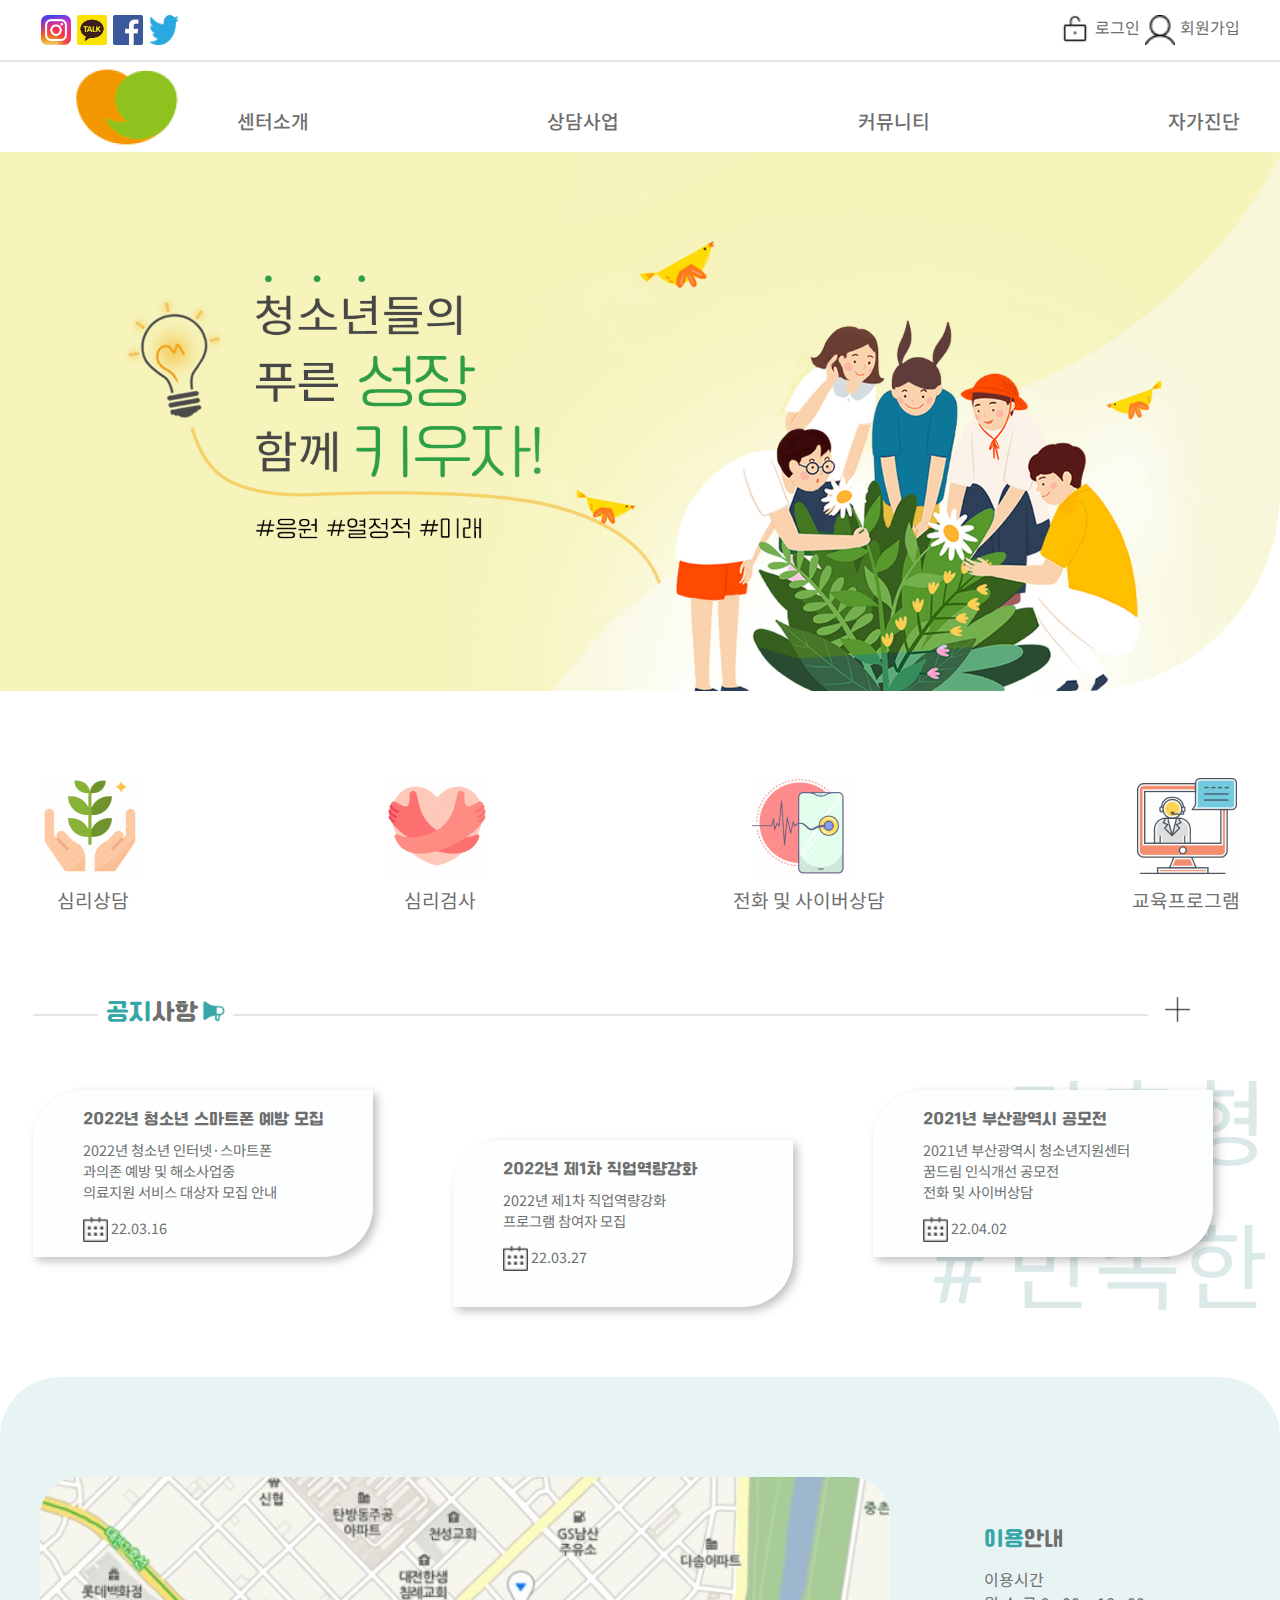
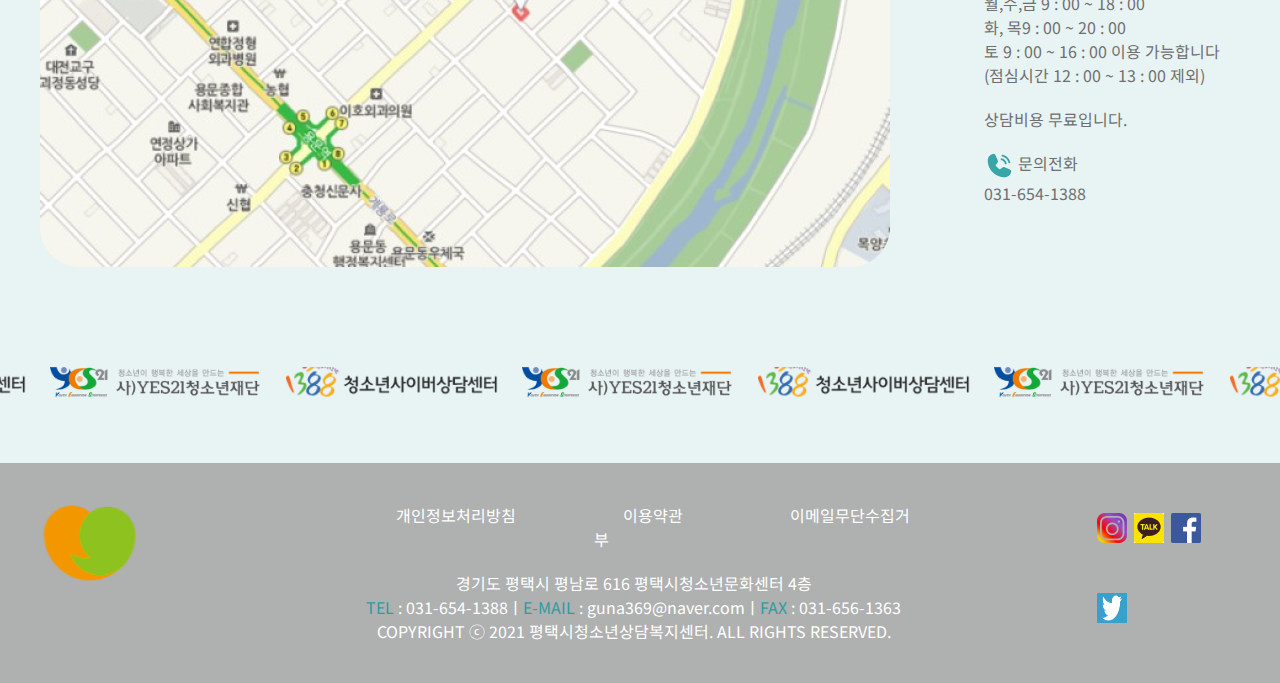
==== index.html @ 23842170 "0411-12-11" ====
<!doctype html>
<html>
<head>
<meta charset="utf-8">
<meta http-equiv="X-UA-Compatible" content="IE=Edge">
<meta name="viewport" content="width=device-width, initial-scale=1.0, maximum-scale=2.0, minimum-scale=1.0, user-scalable=yes" />

<title>평택시청소년상담복지센터</title>
  <!--[if lt IE 9]>
      <script src="js/html5.js"></script>
   <![endif]-->
<link href="css/common.css" rel="stylesheet" type="text/css">
<link href="css/style.css" rel="stylesheet" type="text/css">
<link rel="stylesheet" type="text/css" href="./css/slick.css">

<script src="js/jquery-3.1.1.min.js"></script>
<script src="js/jquery-migrate-3.0.0.js"></script>  
<script src="./js/slick.js" type="text/javascript" charset="utf-8"></script>
<script src="js/main.js"></script>

</head>

<body>
<div id="wrap">
  <header id="header">
    <div id="header1">
      <div class="inner">
        <p>
         <a href="#"><img src="images/insta.jpg" alt="인스타그램"></a>
         <a href="#"><img src="images/Kakao_logo.jpg" alt="카카오톡"></a>
         <a href="#"><img src="images/face_.jpg" alt="페이스북"></a>
         <a href="#"><img src="images/twt1.png" alt="트위터"></a>    
        </p>  
       <p class="box2">
         <a href="#"><img src="images/ph_lock-open-light.jpg" alt="로그인"> 로그인</a>
         <a href="#"> <img src="images/Vector.jpg" alt="회원가입"> 회원가입</a></p>
      </div>
    </div>
    <div id="header2">
      <div class="inner">
        <h1><a href="#"><img src="images/logo.png" alt="로고"></a></h1>
        <ul>
          <li><a href="#">센터소개</a></li>
          <li><a href="#">상담사업</a></li>
          <li><a href="#">커뮤니티</a></li>
          <li><a href="#">자가진단</a></li>
        </ul>    
      </div>
    </div>
  </header>
  <section id="sec1">
    <section class="lazy slider" data-sizes="50vw">
      <div>
        <img src="images/banner_1.jpg" alt="배너">
      </div>
      <div>
        <img src="images/banner_2.jpg" alt="배너">
      </div>
    </section>
  
  </section>
  <section id="sec2">
    <div class="inner">
      <ul>
        <li>
          <a href="#"><img src="images/image1.png" alt="심리상담"></a>
          <p class="text0"><a href="#">심리상담</a></p>
        </li>
        <li class="two">
          <a href="#"><img src="images/image2.png" alt="심리검사"></span></a>
          <p class="text0"><a href="#">심리검사</a></p>
        </li>
        <li >
          <a href="#"><span class="img1"><img src="images/image3.png" alt="전화 및 사이버상담"></span></a>
          <p><a href="#">전화 및 사이버상담</a></p>
        </li>
        <li class="box_one">
          <a href="#"><img src="images/image4.png" alt="교육프로그램"></a>
          <p><a href="#">교육프로그램</a></p>
        </li>
      </ul>
    </div>
  </section>
  <section id="sec3">
    <div class="inner">
      <h2 class="pp">
        <span class="left_line"></span>
        <span class="right_line"></span>
        <a class="more" href="#"><img src="images/plus.png" alt="플러스"></a>
        <p class="title"><span>공지</span>사항</p>
        <p class="title1"><img src="images/ph_megaphone-fill.png" alt="공지사항"></p>
      </h2>
      <ul>
        <li class="up"> 
          <p class="pp">2022년 청소년 스마트폰 예방 모집</p>
          <p class="p1">2022년 청소년 인터넷·스마트폰<br>
              과의존 예방 및 해소사업중<br>
              의료지원 서비스 대상자 모집 안내</p>
          <p class="p1">
          <img src="images/Vector_1.png" alt="달력">
          22.03.16</p> 
        </li>
        <li class="down">
        <p class="pp">2022년 제1차 직업역량강화</p> 
       <p class="p1">2022년 제1차 직업역량강화<br> 
        프로그램 참여자 모집</p>
        <p class="p1">
          <img src="images/Vector_1.png" alt="달력">
          22.03.27</p>
        </li>
        <li class="up">
        <p class="pp">2021년 부산광역시 공모전</p> 
        <p class="p1">2021년 부산광역시 청소년지원센터<br>
          꿈드림 인식개선 공모전<br>
        전화 및 사이버상담</p>   
        <p class="p1">
            <img src="images/Vector_1.png" alt="달력">
            22.04.02</p> 
        </li>
      </ul>
    </div>
  </section>
  <section id="sec4">
    <div class="inner">
      <div class="map_left">
        <img src="images/hollys_index_naming.jpg" alt="지도">
      </div>
      <div class="map_right">
        <h2 class="pp">
          <p class="title"><span>이용</span>안내</p>
        </h2>
        <div class="cla">
          <p>이용시간</p>
          <p>월,수,금 9 : 00 ~ 18 : 00</p>
          <p>화, 목9 : 00 ~ 20 : 00</p>
          <p>토 9 : 00 ~ 16 : 00 이용 가능합니다</p>
          <p>(점심시간 12 : 00 ~ 13 : 00 제외)</p>
          <p class="text_one">상담비용 무료입니다.</p>
          <p>
            <img src="images/ph_phone-call-fill.png" alt="전화">
            문의전화</p> 
          <p>031-654-1388</p>  
        </div>
      </div>
    </div>
      <section id="sec5">
        <section class="center slider">
          <div>
            <a href="#"><img src="images/main_slider06 1.png" alt=""></a>
          </div>
          <div class="min">
            <a href="#"><img src="images/main_slider04 1.png" alt=""></a>
          </div>
          <div>
            <a href="#"><img src="images/main_slider06 1.png" alt=""></a>
          </div>
          <div class="min">
            <a href="#"> <img src="images/main_slider04 1.png" alt=""></a>
          </div>
          <div>
            <a href="#"><img src="images/main_slider06 1.png" alt=""></a>
          </div>
          <div class="min">
            <a href="#"><img src="images/main_slider04 1.png" alt=""></a>
          </div>
          <div>
            <a href="#"><img src="images/main_slider06 1.png" alt=""></a>
          </div class="min">
          <div class="min">
            <a href="#"><img src="images/main_slider04 1.png" alt=""></a>
          </div>
        </section>
      </section>
  </section>
  <footer id="footer">
    <div class="inner">    
      <p class="logo"><img src="images/logo.png" alt="로고"></p>
     <div class="div1">
      <p><a href="#">개인정보처리방침</a>
         <a href="#">이용약관</a>
         <a href="#">이메일무단수집거부</a></p>
      <p>경기도 평택시 평남로 616 평택시청소년문화센터 4층<br>
        <span>TEL</span> : 031-654-1388ㅣ<span>E-MAIL</span> : guna369@naver.comㅣ<span>FAX</span> : 031-656-1363<br>
       COPYRIGHT ⓒ 2021 평택시청소년상담복지센터. ALL RIGHTS RESERVED.</p>
     </div>
     <div class="div2">
       <a href="#"><img src="images/insta.png" alt="인스타그램"></a>
       <a href="#"><img src="images/Kakao_logo 1.png" alt="카카오톡"></a>
       <a href="#"><img src="images/face_.jpg" alt="페이스북"></a>
       <a href="#"><img src="images/twt2.png" alt="트위터"></a> 
     </div>
    </div>
  </footer>
</div>

</body>
</html>
---- css/common.css ----
@charset "utf-8";

/*googleips 웹폰트 css 파일 불러오기*/
@import url('https://fonts.googleapis.com/css2?family=Noto+Sans+KR:wght@300;400;500;700;900&display=swap');

/* 저장된 글꼴 파일 선언*/
 @font-face { font-family : cafe24;  font-weight:100;  
                src : url(../font/Cafe24SsurroundAir_1.woff); } 
 @font-face { font-family : cafe_24;  font-weight:100;  
                  src : url(../font/Cafe24Ssurround_4.woff); }                

* {margin:0; padding:0;}
html{font-size: 16px;}
body{ font-size:16px;
      color:#6f6f6f;
      font-family: 'Noto Sans KR', sans-serif; }
ul, ol, li{list-style-type:none}
img, fieldset{border:none;vertical-align: middle}
hr {clear:both;border:none}
a {color:inherit;text-decoration:none}
table{border-collapse:collapse}
input, textarea {color:inherit;font-size:inherit;
       font-family:inherit;
       vertical-align: middle}
button{outline:0}
---- css/style.css ----
@charset "utf-8";


.inner{width:100%;max-width: 1200px; margin: 0 auto;}


#header1 .box{font-size: 1.0rem;padding-top: 9px;}
#header1 .box img{width: 20px;height: 20px;}
#header1 img{width: 30px;height: 30px; padding: 15px 1px 15px 1px;}
#header1 .inner{display: flex;flex-direction: row;flex-wrap: nowrap;justify-content: space-between;}


#header2{border-top:2px solid #E5E5E5;}
#header2 p img{width: 100px;height: 80px;padding-top: 10px ;margin-left: 25px;}
#header2 ul{width:calc(100% - 150px);display: flex;flex-direction: row;flex-wrap: nowrap;justify-content: space-between; padding: 45px 0px 0 0;margin-left: 55px; font-size: 1.2rem;font-weight: 500;}
#header2 li{padding:0;}
#header2 .inner{display: flex;flex-direction: row;flex-wrap: nowrap;justify-content: space-between;}
h1{padding:5px 0 5px 32px ;}
#header2 li a:hover{color: #59B3B4;}


#sec1 img{width: 100%; border-radius:0px 0px 200px 0px ;}


#sec2 ul{display: flex;flex-direction: row;flex-wrap: nowrap;justify-content: space-between;padding: 80px 0px 90px 0px;}
#sec2 .text0{padding-left: 17px;padding-bottom: 10px;}
#sec2 .img1{padding-left: 18px;}
#sec2{font-size: 1.2rem;}
#sec2 p{padding-top: 10px; }
#sec2 p a:hover{color: #59B3B4;border-bottom:2px solid #59B3B4;}
#sec2 .box_one img{padding-left: 5px;}


#sec3{background: url(../images/twt.jpg) no-repeat right;margin-right: 15px;}
#sec3 .inner{position: relative;}
#sec3 ul{display: flex;flex-direction: row;flex-wrap: wrap;justify-content: space-between;padding:10px 20px 120px 0px;}
#sec3 li{width: 340px;border-top-left-radius: 50px;border-bottom-right-radius: 50px;overflow: hidden;padding: 20px 0px 0px 50px;box-sizing: border-box;box-shadow: 4px 4px 10px rgba(0,0,0,0.25); background-color: #FDFFFF; transition: 0.5s;}
#sec3 li:hover{background-color: rgba(233, 250, 250, 0.3);box-shadow: 10px 10px 20px}
#sec3 .down{transform: translate(0, 50px);}
#sec3 span{color: #36A6A8;}
#sec3 img{width: 25px;height: 25px;}
#sec3 .pp{font-family : cafe_24;  font-weight:100;padding-bottom: 10px; }
#sec3 .p1{font-size: 0.9rem;padding-bottom: 15px;}
#sec3 .left_line{display: block;width: 65px;height: 2px;background-color: #E5E5E5;
          position: absolute;left: 0;}
#sec3 .right_line{display: block;width:calc(100% - 65px - 50px - 170px);height: 2px;
           background-color: #E5E5E5; position: absolute;right: 85px;}
#sec3 .more{width: 50px;height: 50px;position: absolute;right: 18px;
    transform: translate(0, -18px)}    
#sec3 .title{margin-left: 73px;transform: translate(0, -15px);}
#sec3 .title1{padding-left: 165px;transform: translate(3px,-44px);}


#sec4 .inner{display: flex;flex-direction: row;flex-wrap: wrap;justify-content: space-between;}
#sec4 span{color: #36A6A8;}
#sec4 .pp{font-size: 1.1rem;}
#sec4 .text_one{padding-top: 20px;padding-bottom: 20px;}
#sec4 .title{padding-bottom: 15px;padding-top: 50px;font-family : cafe_24;  font-weight:100;font-size: 1.3rem;}
#sec4 .cla{font-size: 1.0rem;}
#sec4 .map_left{padding-top: 100px;}
#sec4{ background-color: #E8F4F4;border-top-left-radius: 60px;border-top-right-radius: 60px;}
#sec4 .map_right{padding-top: 100px;padding-right: 20px;}


#sec5{padding-top: 100px; padding-bottom: 50px;}
#sec5 .min{transform: translate(0,-4px);}


#footer .inner{display: flex;flex-direction: row;flex-wrap: nowrap;justify-content:center;}
#footer img{width:100px;height: 80px;}
#footer{background-color: #AFB0B0;}
#footer .div1{color: #fff;padding-top: 20px; padding-bottom: 40px; }
#footer .div2 img{width: 30px;height: 30px; padding-right: 3px;padding-top: 50px;}
#footer .div2{padding-left: 150px;}
#footer .logo{padding-right: 180px;padding-top: 40px;}
#footer .div1 a{padding-right:65px;text-align: center;padding-left: 38px;}
#footer p{padding-top: 20px;text-align: center;}
#footer span{color: #2E9D9F;}

#sec5 .slick-slide img {
    display: block;width: 90%;
}
@media all and (max-width:1100px){
    #sec3 ul {
        justify-content:center;
    }
    #sec3 li {
        margin-bottom: 20px; 
        margin-left: 10px;margin-right: 10px;
      }
      #sec3 .down {
        transform: translate(0, 0px);
    }
}
@media all and (max-width:760px){
    #sec2 ul {
        flex-wrap: wrap;
        justify-content: space-between;
    }
    #sec2 ul li{width: 50%;text-align: center;}
   



}
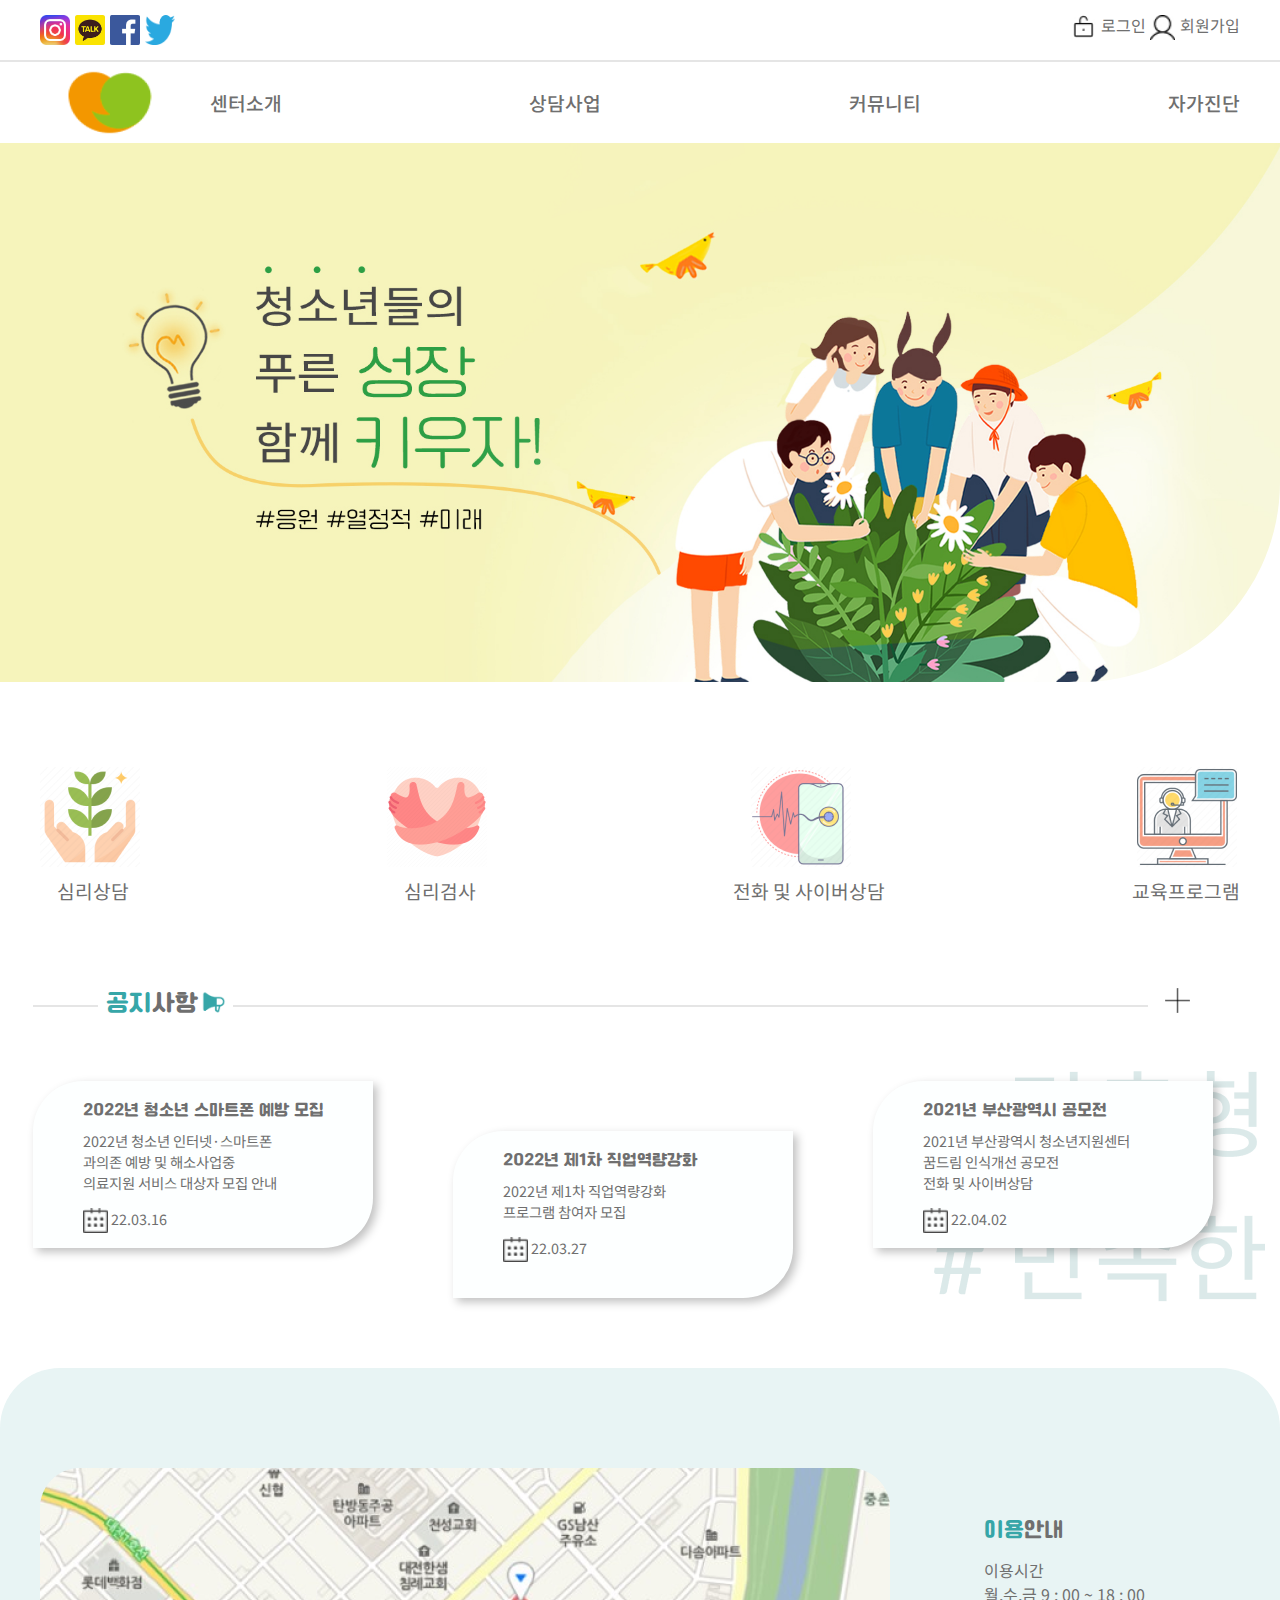
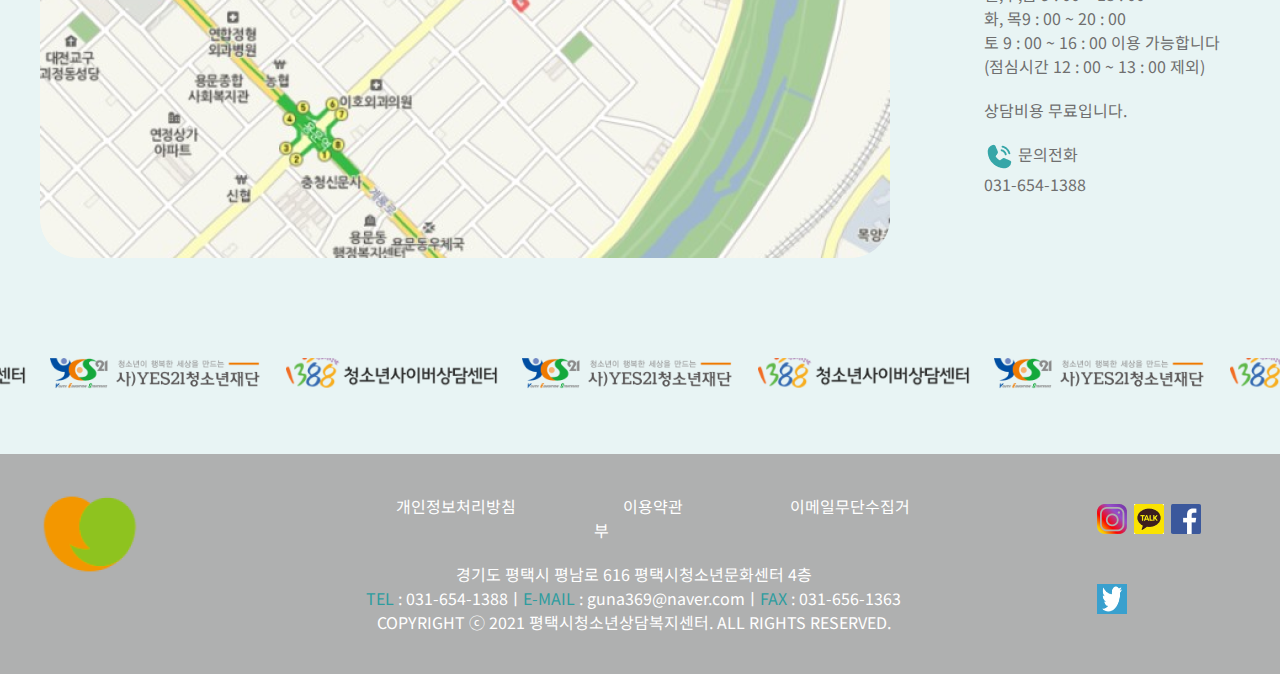
==== commit 22f83e4c: "09.16" ====
--- a/index.html
+++ b/index.html
@@ -76,7 +76,7 @@
         </li>
         <li class="box_one">
           <a href="#"><img src="images/image4.png" alt="교육프로그램"></a>
-          <p><a href="#">교육프로그램</a></p>
+          <p class="five"><a href="#">교육프로그램</a></p>
         </li>
       </ul>
     </div>
@@ -124,6 +124,7 @@
     <div class="inner">
       <div class="map_left">
         <img src="images/hollys_index_naming.jpg" alt="지도">
+     
       </div>
       <div class="map_right">
         <h2 class="pp">
--- a/css/style.css
+++ b/css/style.css
@@ -6,16 +6,16 @@
 
 #header1 .box{font-size: 1.0rem;padding-top: 9px;}
 #header1 .box img{width: 20px;height: 20px;}
-#header1 img{width: 30px;height: 30px; padding: 15px 1px 15px 1px;}
+#header1 img{width: 30px;height: 30px; padding: 15px 1px 15px 0px;}
 #header1 .inner{display: flex;flex-direction: row;flex-wrap: nowrap;justify-content: space-between;}
+#header1 .box2 img{width: 25px;height: 25px;}
 
 
 #header2{border-top:2px solid #E5E5E5;}
-#header2 p img{width: 100px;height: 80px;padding-top: 10px ;margin-left: 25px;}
-#header2 ul{width:calc(100% - 150px);display: flex;flex-direction: row;flex-wrap: nowrap;justify-content: space-between; padding: 45px 0px 0 0;margin-left: 55px; font-size: 1.2rem;font-weight: 500;}
+#header2 img{width: 90px;height: 65px;padding-top: 8px;padding-bottom: 8px;margin-left: 25px;}
+#header2 ul{width:calc(100% - 150px);display: flex;flex-direction: row;flex-wrap: nowrap;justify-content: space-between; ;margin-left: 55px; font-size: 1.2rem;font-weight: 500;align-items: center;}
 #header2 li{padding:0;}
 #header2 .inner{display: flex;flex-direction: row;flex-wrap: nowrap;justify-content: space-between;}
-h1{padding:5px 0 5px 32px ;}
 #header2 li a:hover{color: #59B3B4;}
 
 
@@ -24,6 +24,8 @@
 
 #sec2 ul{display: flex;flex-direction: row;flex-wrap: nowrap;justify-content: space-between;padding: 80px 0px 90px 0px;}
 #sec2 .text0{padding-left: 17px;padding-bottom: 10px;}
+#sec2 li img{opacity: 0.85;}
+#sec2 li img:hover{opacity: 1;}
 #sec2 .img1{padding-left: 18px;}
 #sec2{font-size: 1.2rem;}
 #sec2 p{padding-top: 10px; }
@@ -31,11 +33,12 @@
 #sec2 .box_one img{padding-left: 5px;}
 
 
+
 #sec3{background: url(../images/twt.jpg) no-repeat right;margin-right: 15px;}
 #sec3 .inner{position: relative;}
 #sec3 ul{display: flex;flex-direction: row;flex-wrap: wrap;justify-content: space-between;padding:10px 20px 120px 0px;}
 #sec3 li{width: 340px;border-top-left-radius: 50px;border-bottom-right-radius: 50px;overflow: hidden;padding: 20px 0px 0px 50px;box-sizing: border-box;box-shadow: 4px 4px 10px rgba(0,0,0,0.25); background-color: #FDFFFF; transition: 0.5s;}
-#sec3 li:hover{background-color: rgba(233, 250, 250, 0.3);box-shadow: 10px 10px 20px}
+#sec3 li:hover{background-color: rgba(233, 250, 250, 0.4);box-shadow: 10px 10px 20px}
 #sec3 .down{transform: translate(0, 50px);}
 #sec3 span{color: #36A6A8;}
 #sec3 img{width: 25px;height: 25px;}
@@ -62,6 +65,7 @@
 #sec4 .map_right{padding-top: 100px;padding-right: 20px;}
 
 
+
 #sec5{padding-top: 100px; padding-bottom: 50px;}
 #sec5 .min{transform: translate(0,-4px);}
 
@@ -80,6 +84,26 @@
 #sec5 .slick-slide img {
     display: block;width: 90%;
 }
+
+
+
+
+@media all and (max-width:1230px){
+    #header2 ul {margin-left: 0px;padding: 45px 5px 10px 0;}
+}
+@media all and (max-width:1126px){
+    #sec4 .map_right {
+        padding-top: 30px;
+        margin-left: 130px;
+        text-align: center;   
+        }
+        #sec4 {
+            padding: 10px 0px 10px;}
+
+            
+        }
+       
+
 @media all and (max-width:1100px){
     #sec3 ul {
         justify-content:center;
@@ -89,17 +113,30 @@
         margin-left: 10px;margin-right: 10px;
       }
       #sec3 .down {
-        transform: translate(0, 0px);
-    }
+        transform: translate(0, 0px);}
+        #sec4 .map_left {
+            margin: auto;}
+        
+            
+            
+    
+    
 }
 @media all and (max-width:760px){
     #sec2 ul {
         flex-wrap: wrap;
-        justify-content: space-between;
-    }
+        justify-content: space-between; }
     #sec2 ul li{width: 50%;text-align: center;}
-   
+    #sec1 img{width: 100%; border-radius:0px 0px 100px 0px ;}
+    #header2 ul {margin-left: 0px;}
+    #sec3 li:hover{background-color: rgba(233, 250, 250, 0.6);}
+    #sec2 .text0 {padding-bottom: 10px;padding-right: 13px;}
+    #sec2 p {
+            padding-top: 10px;
+           padding-left: 15px;}
+    #sec2 .five {
+            padding-right: 17px;}
 
-
-
-}+ 
+}
+@media all and (max-width:510px){}
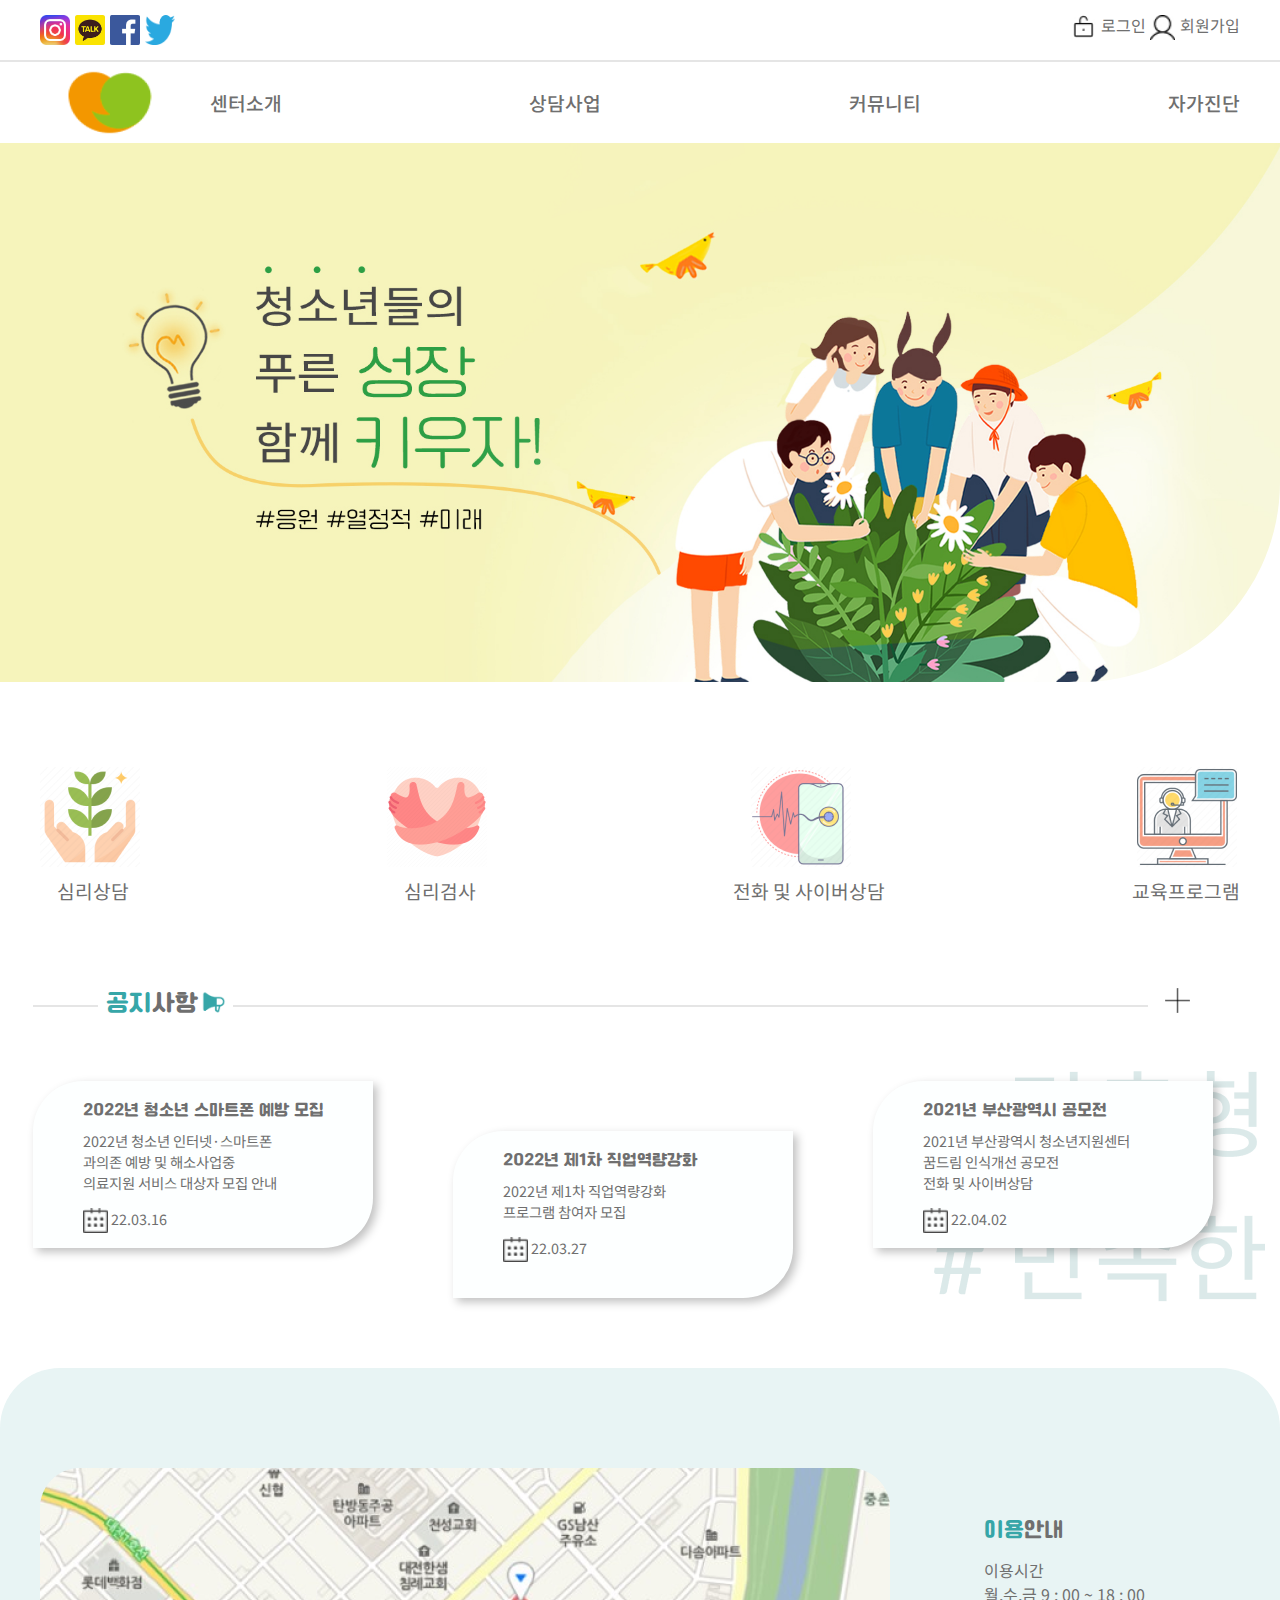
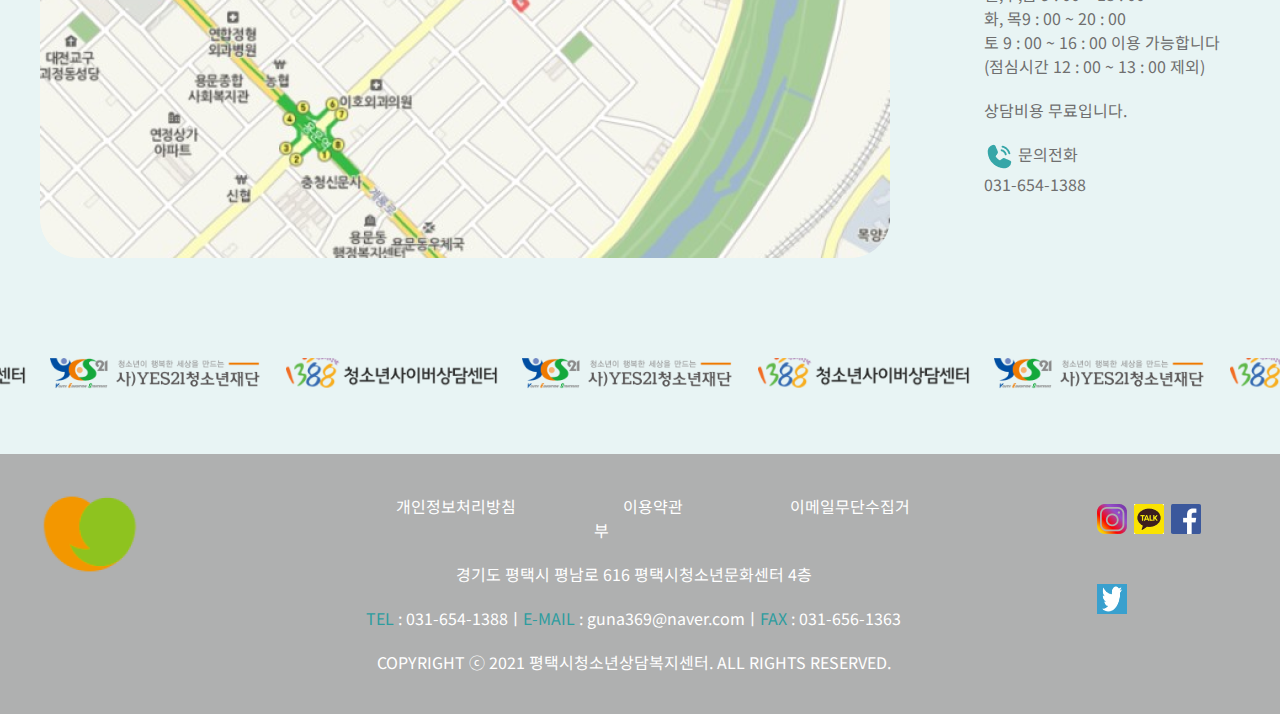
==== commit 63b8fcc7: "Add files via upload" ====
--- a/index.html
+++ b/index.html
@@ -1,198 +1,198 @@
-<!doctype html>
-<html>
-<head>
-<meta charset="utf-8">
-<meta http-equiv="X-UA-Compatible" content="IE=Edge">
-<meta name="viewport" content="width=device-width, initial-scale=1.0, maximum-scale=2.0, minimum-scale=1.0, user-scalable=yes" />
-
-<title>평택시청소년상담복지센터</title>
-  <!--[if lt IE 9]>
-      <script src="js/html5.js"></script>
-   <![endif]-->
-<link href="css/common.css" rel="stylesheet" type="text/css">
-<link href="css/style.css" rel="stylesheet" type="text/css">
-<link rel="stylesheet" type="text/css" href="./css/slick.css">
-
-<script src="js/jquery-3.1.1.min.js"></script>
-<script src="js/jquery-migrate-3.0.0.js"></script>  
-<script src="./js/slick.js" type="text/javascript" charset="utf-8"></script>
-<script src="js/main.js"></script>
-
-</head>
-
-<body>
-<div id="wrap">
-  <header id="header">
-    <div id="header1">
-      <div class="inner">
-        <p>
-         <a href="#"><img src="images/insta.jpg" alt="인스타그램"></a>
-         <a href="#"><img src="images/Kakao_logo.jpg" alt="카카오톡"></a>
-         <a href="#"><img src="images/face_.jpg" alt="페이스북"></a>
-         <a href="#"><img src="images/twt1.png" alt="트위터"></a>    
-        </p>  
-       <p class="box2">
-         <a href="#"><img src="images/ph_lock-open-light.jpg" alt="로그인"> 로그인</a>
-         <a href="#"> <img src="images/Vector.jpg" alt="회원가입"> 회원가입</a></p>
-      </div>
-    </div>
-    <div id="header2">
-      <div class="inner">
-        <h1><a href="#"><img src="images/logo.png" alt="로고"></a></h1>
-        <ul>
-          <li><a href="#">센터소개</a></li>
-          <li><a href="#">상담사업</a></li>
-          <li><a href="#">커뮤니티</a></li>
-          <li><a href="#">자가진단</a></li>
-        </ul>    
-      </div>
-    </div>
-  </header>
-  <section id="sec1">
-    <section class="lazy slider" data-sizes="50vw">
-      <div>
-        <img src="images/banner_1.jpg" alt="배너">
-      </div>
-      <div>
-        <img src="images/banner_2.jpg" alt="배너">
-      </div>
-    </section>
-  
-  </section>
-  <section id="sec2">
-    <div class="inner">
-      <ul>
-        <li>
-          <a href="#"><img src="images/image1.png" alt="심리상담"></a>
-          <p class="text0"><a href="#">심리상담</a></p>
-        </li>
-        <li class="two">
-          <a href="#"><img src="images/image2.png" alt="심리검사"></span></a>
-          <p class="text0"><a href="#">심리검사</a></p>
-        </li>
-        <li >
-          <a href="#"><span class="img1"><img src="images/image3.png" alt="전화 및 사이버상담"></span></a>
-          <p><a href="#">전화 및 사이버상담</a></p>
-        </li>
-        <li class="box_one">
-          <a href="#"><img src="images/image4.png" alt="교육프로그램"></a>
-          <p class="five"><a href="#">교육프로그램</a></p>
-        </li>
-      </ul>
-    </div>
-  </section>
-  <section id="sec3">
-    <div class="inner">
-      <h2 class="pp">
-        <span class="left_line"></span>
-        <span class="right_line"></span>
-        <a class="more" href="#"><img src="images/plus.png" alt="플러스"></a>
-        <p class="title"><span>공지</span>사항</p>
-        <p class="title1"><img src="images/ph_megaphone-fill.png" alt="공지사항"></p>
-      </h2>
-      <ul>
-        <li class="up"> 
-          <p class="pp">2022년 청소년 스마트폰 예방 모집</p>
-          <p class="p1">2022년 청소년 인터넷·스마트폰<br>
-              과의존 예방 및 해소사업중<br>
-              의료지원 서비스 대상자 모집 안내</p>
-          <p class="p1">
-          <img src="images/Vector_1.png" alt="달력">
-          22.03.16</p> 
-        </li>
-        <li class="down">
-        <p class="pp">2022년 제1차 직업역량강화</p> 
-       <p class="p1">2022년 제1차 직업역량강화<br> 
-        프로그램 참여자 모집</p>
-        <p class="p1">
-          <img src="images/Vector_1.png" alt="달력">
-          22.03.27</p>
-        </li>
-        <li class="up">
-        <p class="pp">2021년 부산광역시 공모전</p> 
-        <p class="p1">2021년 부산광역시 청소년지원센터<br>
-          꿈드림 인식개선 공모전<br>
-        전화 및 사이버상담</p>   
-        <p class="p1">
-            <img src="images/Vector_1.png" alt="달력">
-            22.04.02</p> 
-        </li>
-      </ul>
-    </div>
-  </section>
-  <section id="sec4">
-    <div class="inner">
-      <div class="map_left">
-        <img src="images/hollys_index_naming.jpg" alt="지도">
-     
-      </div>
-      <div class="map_right">
-        <h2 class="pp">
-          <p class="title"><span>이용</span>안내</p>
-        </h2>
-        <div class="cla">
-          <p>이용시간</p>
-          <p>월,수,금 9 : 00 ~ 18 : 00</p>
-          <p>화, 목9 : 00 ~ 20 : 00</p>
-          <p>토 9 : 00 ~ 16 : 00 이용 가능합니다</p>
-          <p>(점심시간 12 : 00 ~ 13 : 00 제외)</p>
-          <p class="text_one">상담비용 무료입니다.</p>
-          <p>
-            <img src="images/ph_phone-call-fill.png" alt="전화">
-            문의전화</p> 
-          <p>031-654-1388</p>  
-        </div>
-      </div>
-    </div>
-      <section id="sec5">
-        <section class="center slider">
-          <div>
-            <a href="#"><img src="images/main_slider06 1.png" alt=""></a>
-          </div>
-          <div class="min">
-            <a href="#"><img src="images/main_slider04 1.png" alt=""></a>
-          </div>
-          <div>
-            <a href="#"><img src="images/main_slider06 1.png" alt=""></a>
-          </div>
-          <div class="min">
-            <a href="#"> <img src="images/main_slider04 1.png" alt=""></a>
-          </div>
-          <div>
-            <a href="#"><img src="images/main_slider06 1.png" alt=""></a>
-          </div>
-          <div class="min">
-            <a href="#"><img src="images/main_slider04 1.png" alt=""></a>
-          </div>
-          <div>
-            <a href="#"><img src="images/main_slider06 1.png" alt=""></a>
-          </div class="min">
-          <div class="min">
-            <a href="#"><img src="images/main_slider04 1.png" alt=""></a>
-          </div>
-        </section>
-      </section>
-  </section>
-  <footer id="footer">
-    <div class="inner">    
-      <p class="logo"><img src="images/logo.png" alt="로고"></p>
-     <div class="div1">
-      <p><a href="#">개인정보처리방침</a>
-         <a href="#">이용약관</a>
-         <a href="#">이메일무단수집거부</a></p>
-      <p>경기도 평택시 평남로 616 평택시청소년문화센터 4층<br>
-        <span>TEL</span> : 031-654-1388ㅣ<span>E-MAIL</span> : guna369@naver.comㅣ<span>FAX</span> : 031-656-1363<br>
-       COPYRIGHT ⓒ 2021 평택시청소년상담복지센터. ALL RIGHTS RESERVED.</p>
-     </div>
-     <div class="div2">
-       <a href="#"><img src="images/insta.png" alt="인스타그램"></a>
-       <a href="#"><img src="images/Kakao_logo 1.png" alt="카카오톡"></a>
-       <a href="#"><img src="images/face_.jpg" alt="페이스북"></a>
-       <a href="#"><img src="images/twt2.png" alt="트위터"></a> 
-     </div>
-    </div>
-  </footer>
-</div>
-
-</body>
-</html>
+<!doctype html>
+<html>
+<head>
+<meta charset="utf-8">
+<meta http-equiv="X-UA-Compatible" content="IE=Edge">
+<meta name="viewport" content="width=device-width, initial-scale=1.0, maximum-scale=2.0, minimum-scale=1.0, user-scalable=yes" />
+
+<title>평택시청소년상담복지센터</title>
+  <!--[if lt IE 9]>
+      <script src="js/html5.js"></script>
+   <![endif]-->
+<link href="css/common.css" rel="stylesheet" type="text/css">
+<link href="css/style.css" rel="stylesheet" type="text/css">
+<link rel="stylesheet" type="text/css" href="./css/slick.css">
+
+<script src="js/jquery-3.1.1.min.js"></script>
+<script src="js/jquery-migrate-3.0.0.js"></script>  
+<script src="./js/slick.js" type="text/javascript" charset="utf-8"></script>
+<script src="js/main.js"></script>
+
+</head>
+
+<body>
+<div id="wrap">
+  <header id="header">
+    <div id="header1">
+      <div class="inner">
+        <p>
+         <a href="#"><img src="images/insta.jpg" alt="인스타그램"></a>
+         <a href="#"><img src="images/Kakao_logo.jpg" alt="카카오톡"></a>
+         <a href="#"><img src="images/face_.jpg" alt="페이스북"></a>
+         <a href="#"><img src="images/twt1.png" alt="트위터"></a>    
+        </p>  
+       <p class="box2">
+         <a href="#"><img src="images/ph_lock-open-light.jpg" alt="로그인"> 로그인</a>
+         <a href="#"> <img src="images/Vector.jpg" alt="회원가입"> 회원가입</a></p>
+      </div>
+    </div>
+    <div id="header2">
+      <div class="inner">
+        <h1><a href="#"><img src="images/logo.png" alt="로고"></a></h1>
+        <ul>
+          <li><a href="#">센터소개</a></li>
+          <li><a href="#">상담사업</a></li>
+          <li><a href="#">커뮤니티</a></li>
+          <li><a href="#">자가진단</a></li>
+        </ul>    
+      </div>
+    </div>
+  </header>
+  <section id="sec1">
+    <section class="lazy slider" data-sizes="50vw">
+      <div>
+        <img src="images/banner_1.jpg" alt="배너">
+      </div>
+      <div>
+        <img src="images/banner_2.jpg" alt="배너">
+      </div>
+    </section>
+  
+  </section>
+  <section id="sec2">
+    <div class="inner">
+      <ul>
+        <li>
+          <a href="#"><img src="images/image1.png" alt="심리상담"></a>
+          <p class="text0"><a href="#">심리상담</a></p>
+        </li>
+        <li class="two">
+          <a href="#"><img src="images/image2.png" alt="심리검사"></span></a>
+          <p class="text0"><a href="#">심리검사</a></p>
+        </li>
+        <li >
+          <a href="#"><span class="img1"><img src="images/image3.png" alt="전화 및 사이버상담"></span></a>
+          <p><a href="#">전화 및 사이버상담</a></p>
+        </li>
+        <li class="box_one">
+          <a href="#"><img src="images/image4.png" alt="교육프로그램"></a>
+          <p class="five"><a href="#">교육프로그램</a></p>
+        </li>
+      </ul>
+    </div>
+  </section>
+  <section id="sec3">
+    <div class="inner">
+      <h2 class="pp">
+        <span class="left_line"></span>
+        <span class="right_line"></span>
+        <a class="more" href="#"><img src="images/plus.png" alt="플러스"></a>
+        <p class="title"><span>공지</span>사항</p>
+        <p class="title1"><img src="images/ph_megaphone-fill.png" alt="공지사항"></p>
+      </h2>
+      <ul>
+        <li class="up"> 
+          <p class="pp">2022년 청소년 스마트폰 예방 모집</p>
+          <p class="p1">2022년 청소년 인터넷·스마트폰<br>
+              과의존 예방 및 해소사업중<br>
+              의료지원 서비스 대상자 모집 안내</p>
+          <p class="p1">
+          <img src="images/Vector_1.png" alt="달력">
+          22.03.16</p> 
+        </li>
+        <li class="down">
+        <p class="pp">2022년 제1차 직업역량강화</p> 
+       <p class="p1">2022년 제1차 직업역량강화<br> 
+        프로그램 참여자 모집</p>
+        <p class="p1">
+          <img src="images/Vector_1.png" alt="달력">
+          22.03.27</p>
+        </li>
+        <li class="up">
+        <p class="pp">2021년 부산광역시 공모전</p> 
+        <p class="p1">2021년 부산광역시 청소년지원센터<br>
+          꿈드림 인식개선 공모전<br>
+        전화 및 사이버상담</p>   
+        <p class="p1">
+            <img src="images/Vector_1.png" alt="달력">
+            22.04.02</p> 
+        </li>
+      </ul>
+    </div>
+  </section>
+  <section id="sec4">
+    <div class="inner">
+      <div class="map_left">
+        <img src="images/hollys_index_naming.jpg" alt="지도">
+     
+      </div>
+      <div class="map_right">
+        <h2 class="pp">
+          <p class="title"><span>이용</span>안내</p>
+        </h2>
+        <div class="cla">
+          <p>이용시간</p>
+          <p>월,수,금 9 : 00 ~ 18 : 00</p>
+          <p>화, 목9 : 00 ~ 20 : 00</p>
+          <p>토 9 : 00 ~ 16 : 00 이용 가능합니다</p>
+          <p>(점심시간 12 : 00 ~ 13 : 00 제외)</p>
+          <p class="text_one">상담비용 무료입니다.</p>
+          <p>
+            <img src="images/ph_phone-call-fill.png" alt="전화">
+            문의전화</p> 
+          <p>031-654-1388</p>  
+        </div>
+      </div>
+    </div>
+      <section id="sec5">
+        <section class="center slider">
+          <div>
+            <a href="#"><img src="images/main_slider06 1.png" alt=""></a>
+          </div>
+          <div class="min">
+            <a href="#"><img src="images/main_slider04 1.png" alt=""></a>
+          </div>
+          <div>
+            <a href="#"><img src="images/main_slider06 1.png" alt=""></a>
+          </div>
+          <div class="min">
+            <a href="#"> <img src="images/main_slider04 1.png" alt=""></a>
+          </div>
+          <div>
+            <a href="#"><img src="images/main_slider06 1.png" alt=""></a>
+          </div>
+          <div class="min">
+            <a href="#"><img src="images/main_slider04 1.png" alt=""></a>
+          </div>
+          <div>
+            <a href="#"><img src="images/main_slider06 1.png" alt=""></a>
+          </div class="min">
+          <div class="min">
+            <a href="#"><img src="images/main_slider04 1.png" alt=""></a>
+          </div>
+        </section>
+      </section>
+  </section>
+  <footer id="footer">
+    <div class="inner">    
+      <p class="logo"><img src="images/logo.png" alt="로고"></p>
+     <div class="div1">
+      <p class="aaaa"><a href="#">개인정보처리방침</a>
+         <a href="#">이용약관</a>
+         <a href="#">이메일무단수집거부</a></p>
+      <p class="hjk">경기도 평택시 평남로 616 평택시청소년문화센터 4층</p>
+        <p class="mn1"><span>TEL</span> : 031-654-1388ㅣ<span>E-MAIL</span> : guna369@naver.comㅣ<span>FAX</span> : 031-656-1363<br></p>
+       <p>COPYRIGHT ⓒ 2021 평택시청소년상담복지센터. ALL RIGHTS RESERVED.</p>
+     </div>
+     <div class="div2">
+       <a href="#"><img src="images/insta.png" alt="인스타그램"></a>
+       <a href="#"><img src="images/Kakao_logo 1.png" alt="카카오톡"></a>
+       <a href="#"><img src="images/face_.jpg" alt="페이스북"></a>
+       <a href="#"><img src="images/twt2.png" alt="트위터"></a> 
+     </div>
+    </div>
+  </footer>
+</div>
+
+</body>
+</html>
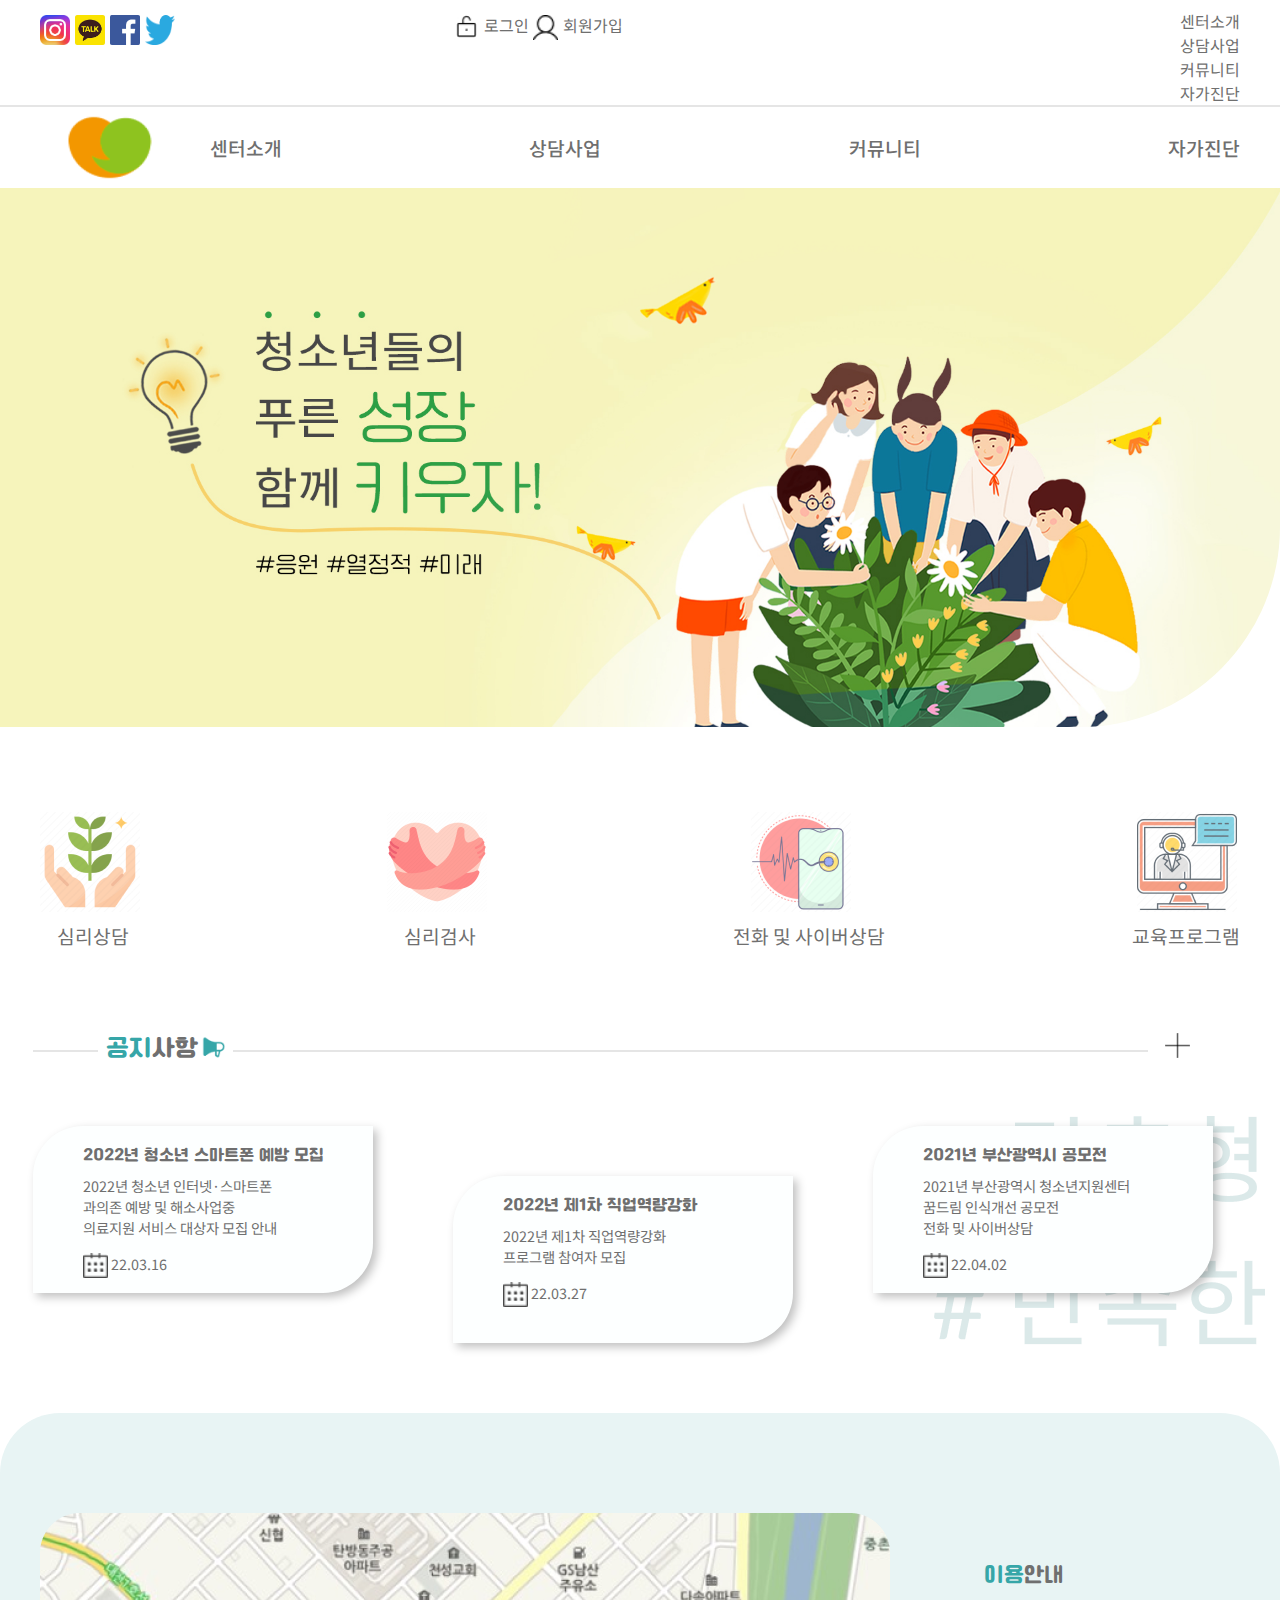
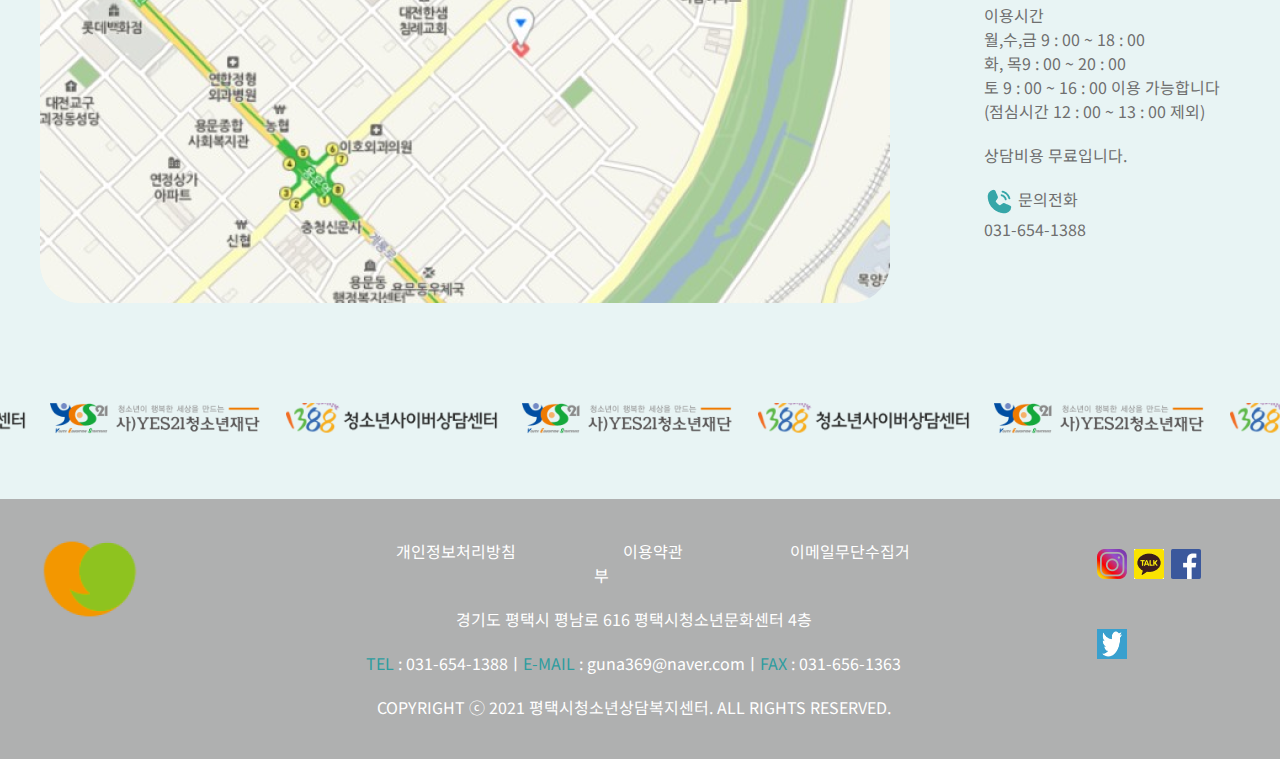
==== commit 01587757: "Add files via upload" ====
--- a/index.html
+++ b/index.html
@@ -25,6 +25,8 @@
   <header id="header">
     <div id="header1">
       <div class="inner">
+        <!--팝업버튼-->
+        
         <p>
          <a href="#"><img src="images/insta.jpg" alt="인스타그램"></a>
          <a href="#"><img src="images/Kakao_logo.jpg" alt="카카오톡"></a>
@@ -34,6 +36,21 @@
        <p class="box2">
          <a href="#"><img src="images/ph_lock-open-light.jpg" alt="로그인"> 로그인</a>
          <a href="#"> <img src="images/Vector.jpg" alt="회원가입"> 회원가입</a></p>
+         <div class="btn_all">
+          <span></span>
+          <span></span>
+          <span></span> 
+        </div>
+        <div class="box">
+          <div>
+            <ul class="yui">
+              <li><a href="#">센터소개</a></li>
+              <li><a href="#">상담사업</a></li>
+              <li><a href="#">커뮤니티</a></li>
+              <li><a href="#">자가진단</a></li>
+            </ul>
+          </div>  
+        </div>
       </div>
     </div>
     <div id="header2">
@@ -175,7 +192,7 @@
   </section>
   <footer id="footer">
     <div class="inner">    
-      <p class="logo"><img src="images/logo.png" alt="로고"></p>
+      <p class="logo"><a href="https://yu-jin-shin.github.io/yujin_page/"><img src="images/logo.png" alt="로고"></a></p>
      <div class="div1">
       <p class="aaaa"><a href="#">개인정보처리방침</a>
          <a href="#">이용약관</a>
